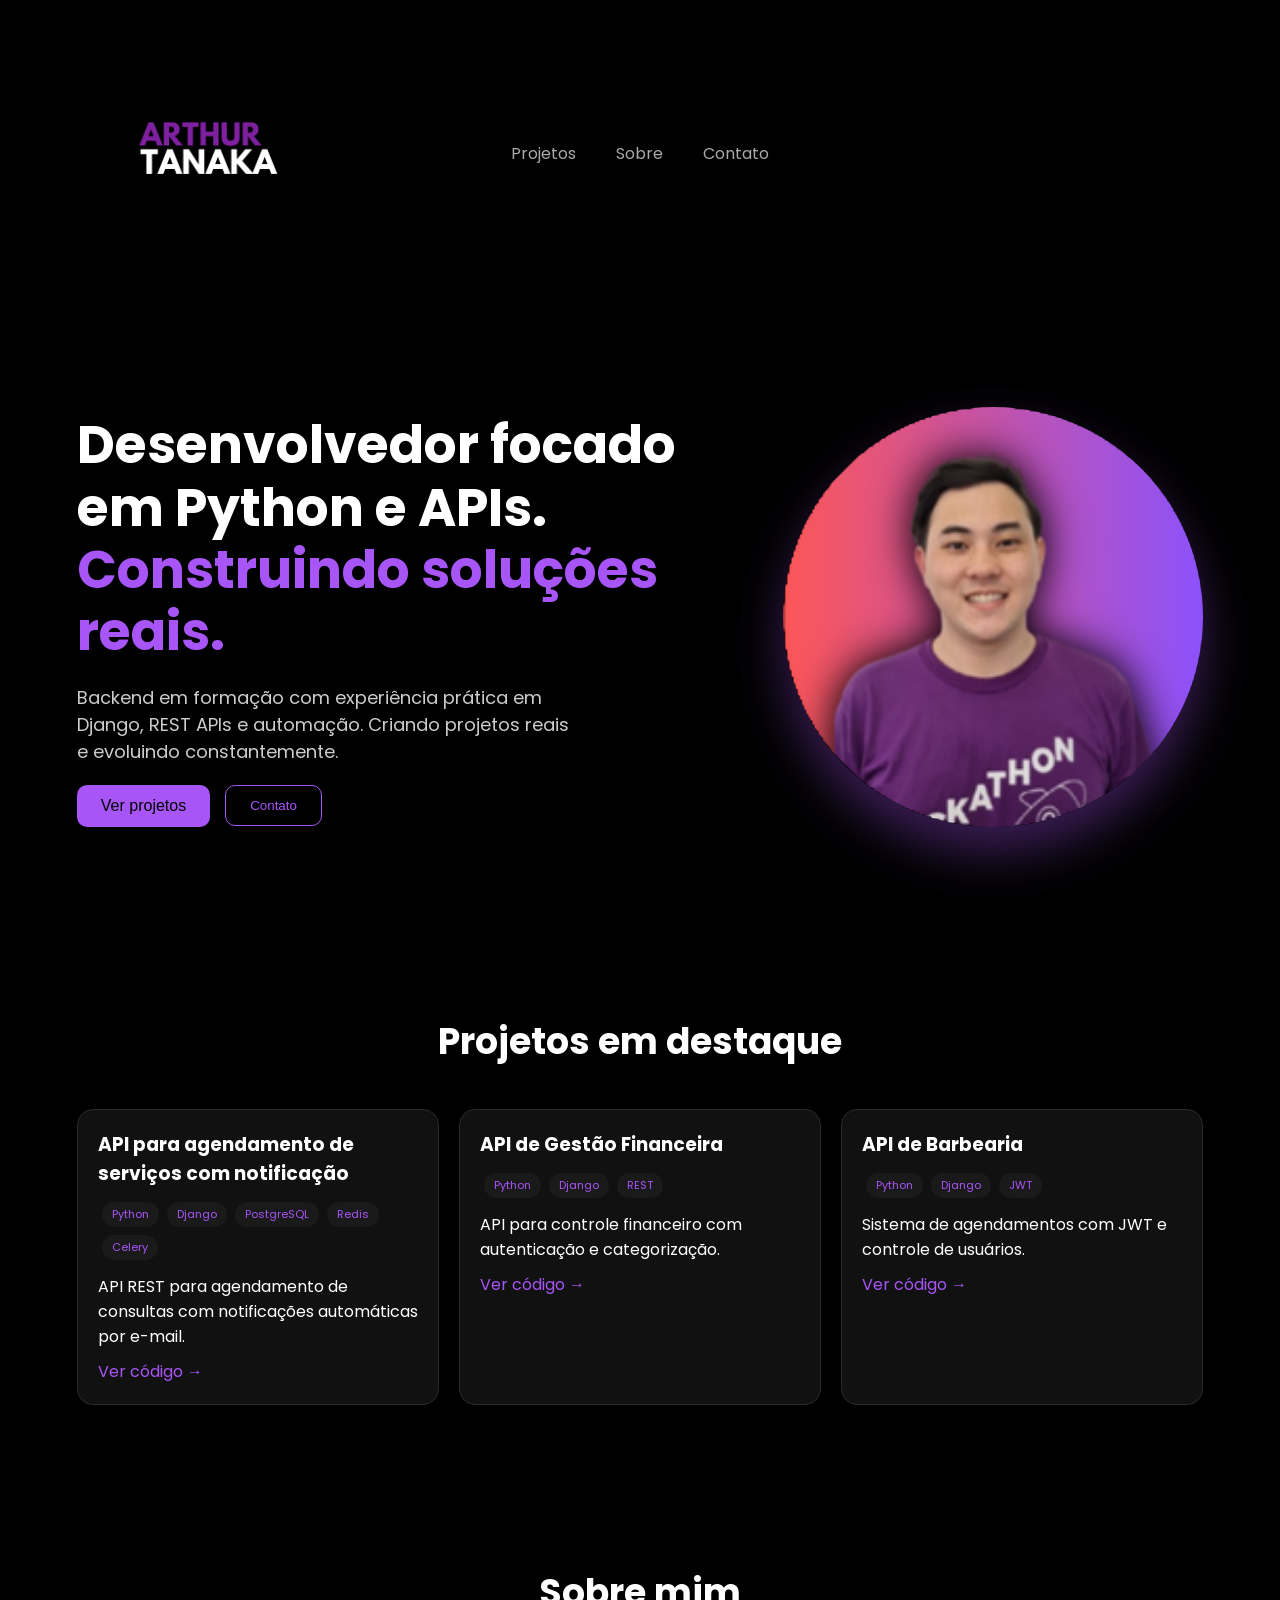
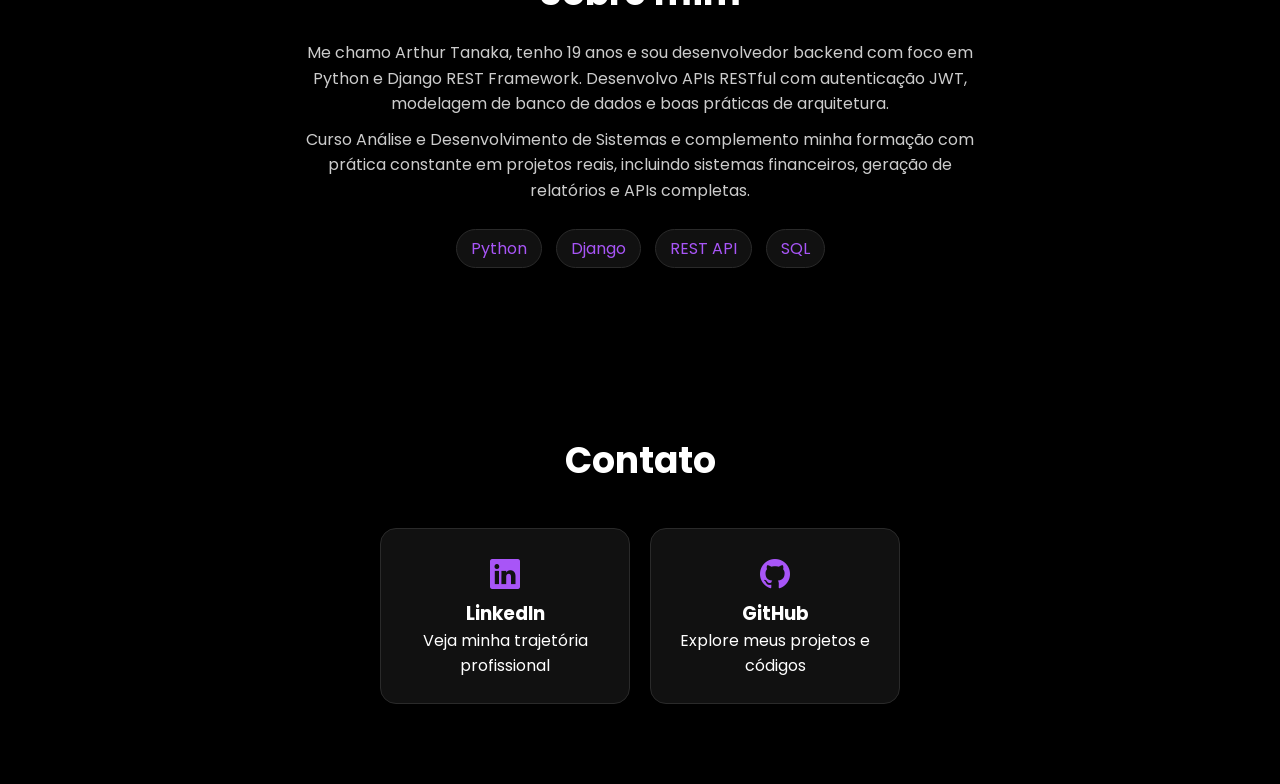
==== index.html @ 91c6a5c3 "Fix HTML formatting and restore original content" ====
<!DOCTYPE html>
<html lang="pt-br">
<head>
    <meta charset="UTF-8">
    <meta name="viewport" content="width=device-width, initial-scale=1.0">

    <!-- Fonte -->
    <link href="https://fonts.googleapis.com/css2?family=Poppins:wght@300;400;500;600&display=swap" rel="stylesheet">

    <!-- Ícones -->
    <link rel="stylesheet" href="https://cdn.jsdelivr.net/npm/bootstrap-icons@1.11.3/font/bootstrap-icons.min.css">

    <title>Arthur Tanaka</title>

    <link rel="stylesheet" href="style.css">
</head>

<body>

<header>
    <div class="header-container">

        <!-- LOGO -->
        <div class="logo">
            <img src="imagens/ARTHUR.png" alt="Logo Arthur">
        </div>

        <!-- MENU -->
        <nav class="menu-desktop">
            <ul>
                <li><a href="#projetos">Projetos</a></li>
                <li><a href="#sobre">Sobre</a></li>
                <li><a href="#redes">Contato</a></li>
            </ul>
        </nav>

    </div>
</header>

<main>

<!-- HERO -->
<section class="hero">
    <div class="hero-container">

        <div class="hero-text">
            <h1>
                Desenvolvedor focado em Python e APIs.<br>
                <span>Construindo soluções reais.</span>
            </h1>

            <p>
                Backend em formação com experiência prática em Django, REST APIs e automação.
                Criando projetos reais e evoluindo constantemente.
            </p>

            <div class="hero-buttons">
                <a href="#projetos">
                    <button class="primary">Ver projetos</button>
                </a>

                <a href="#redes">
                    <button class="secondary">Contato</button>
                </a>
            </div>
        </div>

        <div class="hero-image">
            <img src="imagens/Arthur-foto.png" alt="Arthur">
        </div>

    </div>
</section>

<!-- PROJETOS -->
<section id="projetos" class="projetos">
    <h2>Projetos em destaque</h2>
    <div class="container" id="projetos-container"></div>
</section>

<!-- SOBRE -->
<section id="sobre" class="sobre">
    <h2>Sobre mim</h2>

    <p>
        Me chamo Arthur Tanaka, tenho 19 anos e sou desenvolvedor backend com foco em Python e Django REST Framework.
        Desenvolvo APIs RESTful com autenticação JWT, modelagem de banco de dados e boas práticas de arquitetura.
    </p>

    <p>
        Curso Análise e Desenvolvimento de Sistemas e complemento minha formação com prática constante em projetos reais,
        incluindo sistemas financeiros, geração de relatórios e APIs completas.
    </p>

    <div class="skills">
        <span>Python</span>
        <span>Django</span>
        <span>REST API</span>
        <span>SQL</span>
    </div>
</section>

<!-- REDES -->
<section id="redes" class="redes">
    <h2>Contato</h2>

    <div class="redes-container">

        <a href="https://www.linkedin.com/in/arthur-tanaka-921830323/" class="rede-card" target="_blank">
            <i class="bi bi-linkedin"></i>
            <h3>LinkedIn</h3>
            <p>Veja minha trajetória profissional</p>
        </a>

        <a href="https://github.com/Arthur-tanaka" class="rede-card" target="_blank">
            <i class="bi bi-github"></i>
            <h3>GitHub</h3>
            <p>Explore meus projetos e códigos</p>
        </a>

    </div>
</section>

</main>

<script>
/* PROJETOS */
const projetos = [
    { 
        nome: "API para agendamento de serviços com notificação", 
        descricao: "API REST para agendamento de consultas com notificações automáticas por e-mail.",
        stack: ["Python", "Django", "PostgreSQL", "Redis", "Celery"],
        link: "https://github.com/Arthur-tanaka/scheduling-api",
        destaque: false
    },
    { 
        nome: "API de Gestão Financeira", 
        descricao: "API para controle financeiro com autenticação e categorização.",
        stack: ["Python", "Django", "REST"],
        link: "https://github.com/Arthur-tanaka/API_DE_GESTAO_FINANCEIRA"
    },
    { 
        nome: "API de Barbearia", 
        descricao: "Sistema de agendamentos com JWT e controle de usuários.",
        stack: ["Python", "Django", "JWT"],
        link: "https://github.com/Arthur-tanaka/Barbearia-API"
    }
];

const container = document.getElementById("projetos-container");

projetos.forEach(p => {
    const card = document.createElement("div");
    card.classList.add("card");

    if (p.destaque) card.classList.add("destaque");

    const tags = p.stack.map(t => `<span class="tag">${t}</span>`).join("");

    card.innerHTML = `
        <h3>${p.nome}</h3>
        <div class="tags">${tags}</div>
        <p>${p.descricao}</p>
        <a href="${p.link}" target="_blank">Ver código →</a>
    `;

    container.appendChild(card);
});
</script>

</body>
</html>
---- style.css ----
/* RESET */
* {
    margin: 0;
    padding: 0;
    box-sizing: border-box;
}

html {
    scroll-behavior: smooth;
}

body {
    background: #000;
    color: #fff;
    font-family: 'Poppins', sans-serif;
}

/* HEADER */
.header-container {
    display: grid;
    grid-template-columns: 1fr auto 1fr;
    align-items: center;
    padding: 25px 6%;
}

.logo {
    justify-self: start;
}

.menu-desktop {
    justify-self: center;
}

.menu-desktop ul {
    display: flex;
    gap: 40px;
    list-style: none;
}

.menu-desktop a {
    color: #aaa;
    text-decoration: none;
    transition: 0.3s;
}

.menu-desktop a:hover {
    color: #fff;
}

/* BOTÕES */
.primary {
    background: #a855f7;
    border: none;
    padding: 12px 24px;
    border-radius: 10px;
    color: #000;
    cursor: pointer;
    font-size: 16px;
    transition: 0.3s;
}

.secondary {
    background: transparent;
    border: 1px solid #a855f7;
    padding: 12px 24px;
    border-radius: 10px;
    color: #a855f7;
    cursor: pointer;
    transition: 0.3s;
}

.primary:hover {
    transform: scale(1.05);
}

.secondary:hover {
    background: #a855f7;
    color: #000;
}

/* HERO */
.hero {
    padding: 100px 6%;
}

.hero-container {
    display: flex;
    align-items: center;
    justify-content: space-between;
    gap: 50px;
}

.hero-text h1 {
    font-size: 52px;
    line-height: 1.2;
}

.hero-text span {
    color: #a855f7;
}

.hero-text p {
    margin: 20px 0;
    font-size: 18px;
    color: #ccc;
    max-width: 500px;
}

.hero-buttons {
    display: flex;
    gap: 15px;
}

/* ANIMAÇÃO FOTO */
@keyframes float {
    0% { transform: translateY(0); }
    50% { transform: translateY(-15px); }
    100% { transform: translateY(0); }
}

/* FOTO */
.hero-image img {
    width: 420px;
    aspect-ratio: 1/1;
    object-fit: cover;
    border-radius: 50%;
    animation: float 4s ease-in-out infinite;
    box-shadow: 0 25px 50px rgba(168, 85, 247, 0.35);
}

/* PROJETOS */
.projetos {
    padding: 80px 6%;
    text-align: center;
}

.projetos h2 {
    font-size: 36px;
    margin-bottom: 40px;
}

.container {
    display: grid;
    grid-template-columns: repeat(auto-fit, minmax(280px, 1fr));
    gap: 20px;
}

/* CARD */
.card {
    background: #111;
    border: 1px solid #2a2a2a;
    border-radius: 16px;
    padding: 20px;
    text-align: left;
    transition: 0.3s;
}

.card:hover {
    transform: translateY(-8px);
    border-color: #a855f7;
    box-shadow: 0 10px 30px rgba(168, 85, 247, 0.25);
}

.card.destaque {
    border: 1px solid #a855f7;
}

/* TAGS */
.tags {
    margin: 10px 0;
}

.tag {
    display: inline-block;
    background: #1a1a1a;
    color: #a855f7;
    padding: 4px 10px;
    border-radius: 999px;
    font-size: 11px;
    margin: 4px;
}

/* LINK */
.card a {
    display: inline-block;
    margin-top: 10px;
    color: #a855f7;
    text-decoration: none;
}

/* SOBRE */
.sobre {
    padding: 80px 6%;
    text-align: center;
}

.sobre h2 {
    font-size: 36px;
    margin-bottom: 20px;
}

.sobre p {
    max-width: 700px;
    margin: 10px auto;
    color: #ccc;
    line-height: 1.6;
}

/* SKILLS */
.skills {
    margin-top: 20px;
}

.skills span {
    display: inline-block;
    background: #111;
    border: 1px solid #2a2a2a;
    padding: 6px 14px;
    margin: 5px;
    border-radius: 999px;
    color: #a855f7;
}

/* REDES */
.redes {
    padding: 80px 6%;
    text-align: center;
}

.redes h2 {
    font-size: 36px;
    margin-bottom: 40px;
}

.redes-container {
    display: flex;
    justify-content: center;
    gap: 20px;
    flex-wrap: wrap;
}

.rede-card {
    background: #111;
    border: 1px solid #2a2a2a;
    padding: 25px;
    border-radius: 16px;
    width: 250px;
    text-decoration: none;
    color: #fff;
    transition: 0.3s;
}

.rede-card:hover {
    transform: translateY(-8px);
    border-color: #a855f7;
    box-shadow: 0 10px 25px rgba(168, 85, 247, 0.25);
}

.rede-card i {
    font-size: 30px;
    margin-bottom: 10px;
    color: #a855f7;
}

/* RESPONSIVO */
@media (max-width: 768px) {

    .menu-desktop {
        display: none;
    }

    .hero-container {
        flex-direction: column;
        text-align: center;
    }

    .hero-image img {
        width: 260px;
    }

    .hero-text h1 {
        font-size: 32px;
    }

    .hero-buttons {
        justify-content: center;
    }

    .logo img {
        width: 150px;
    }
}
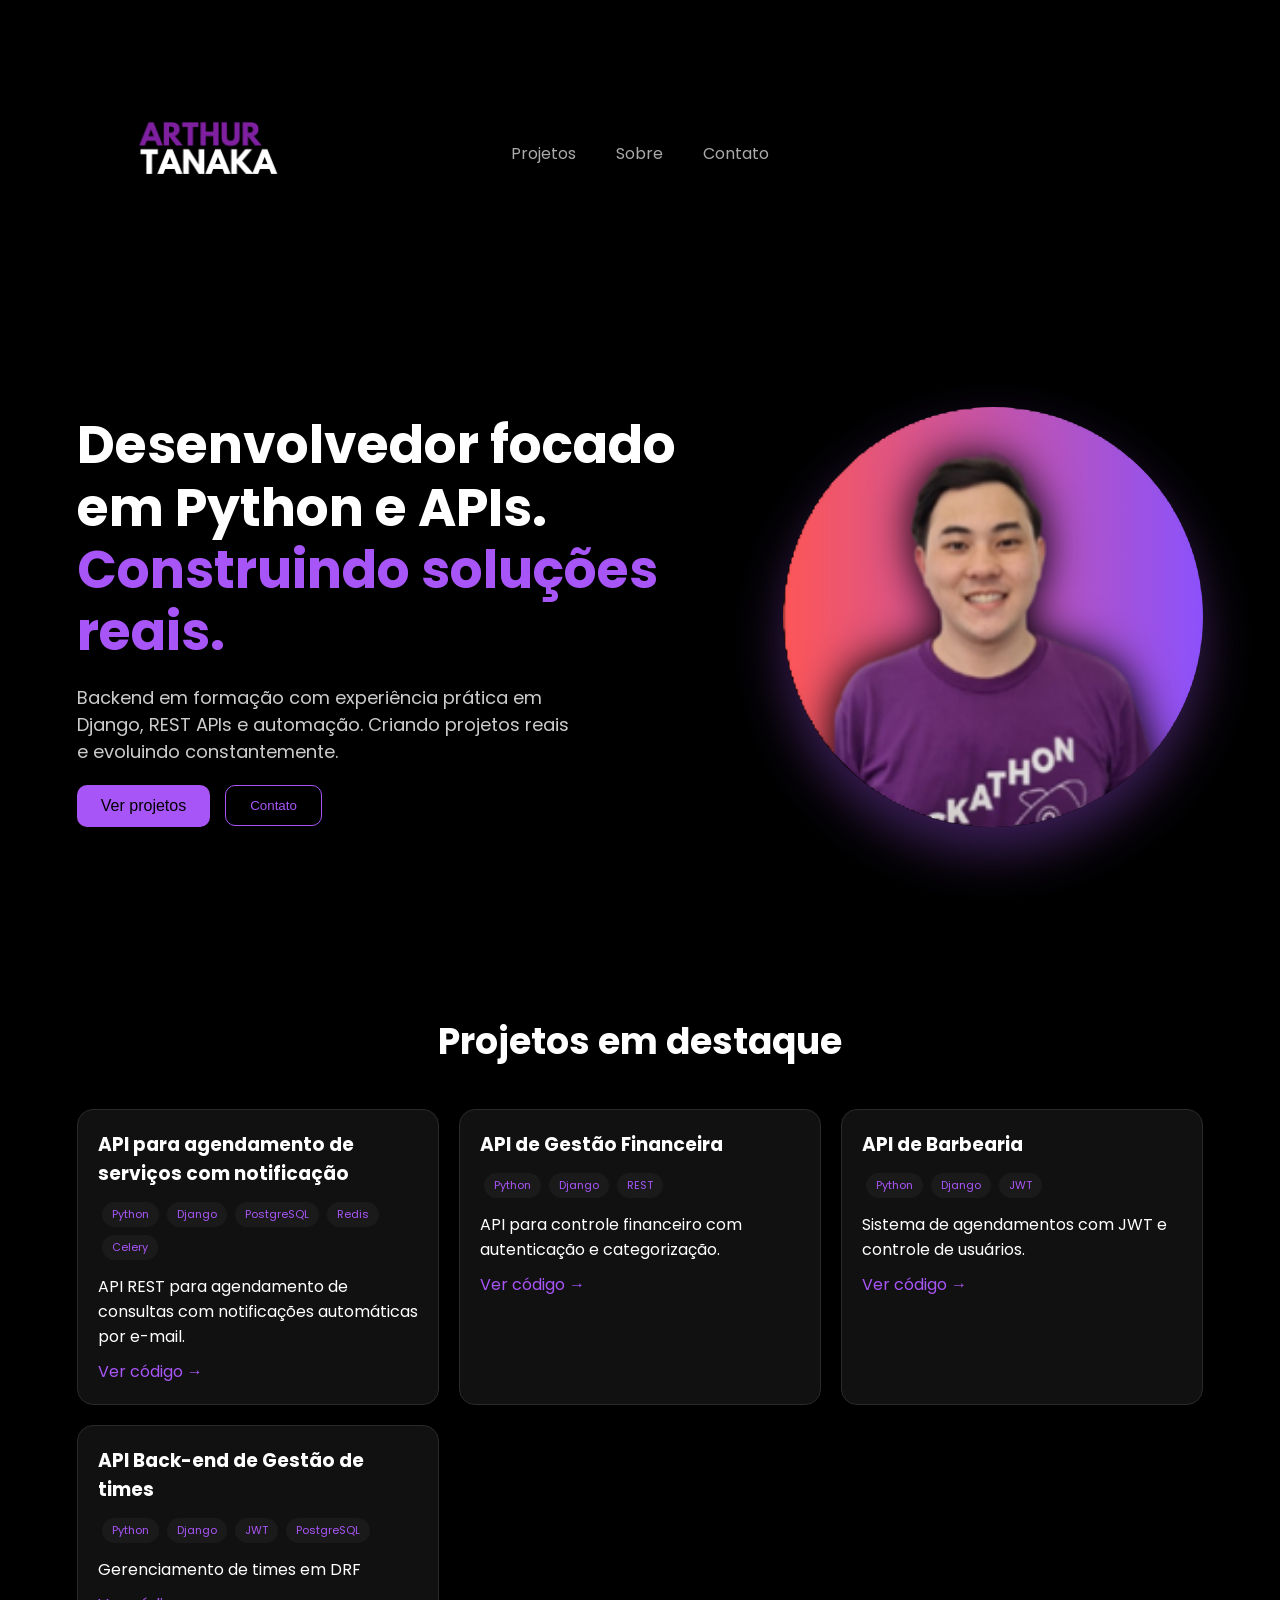
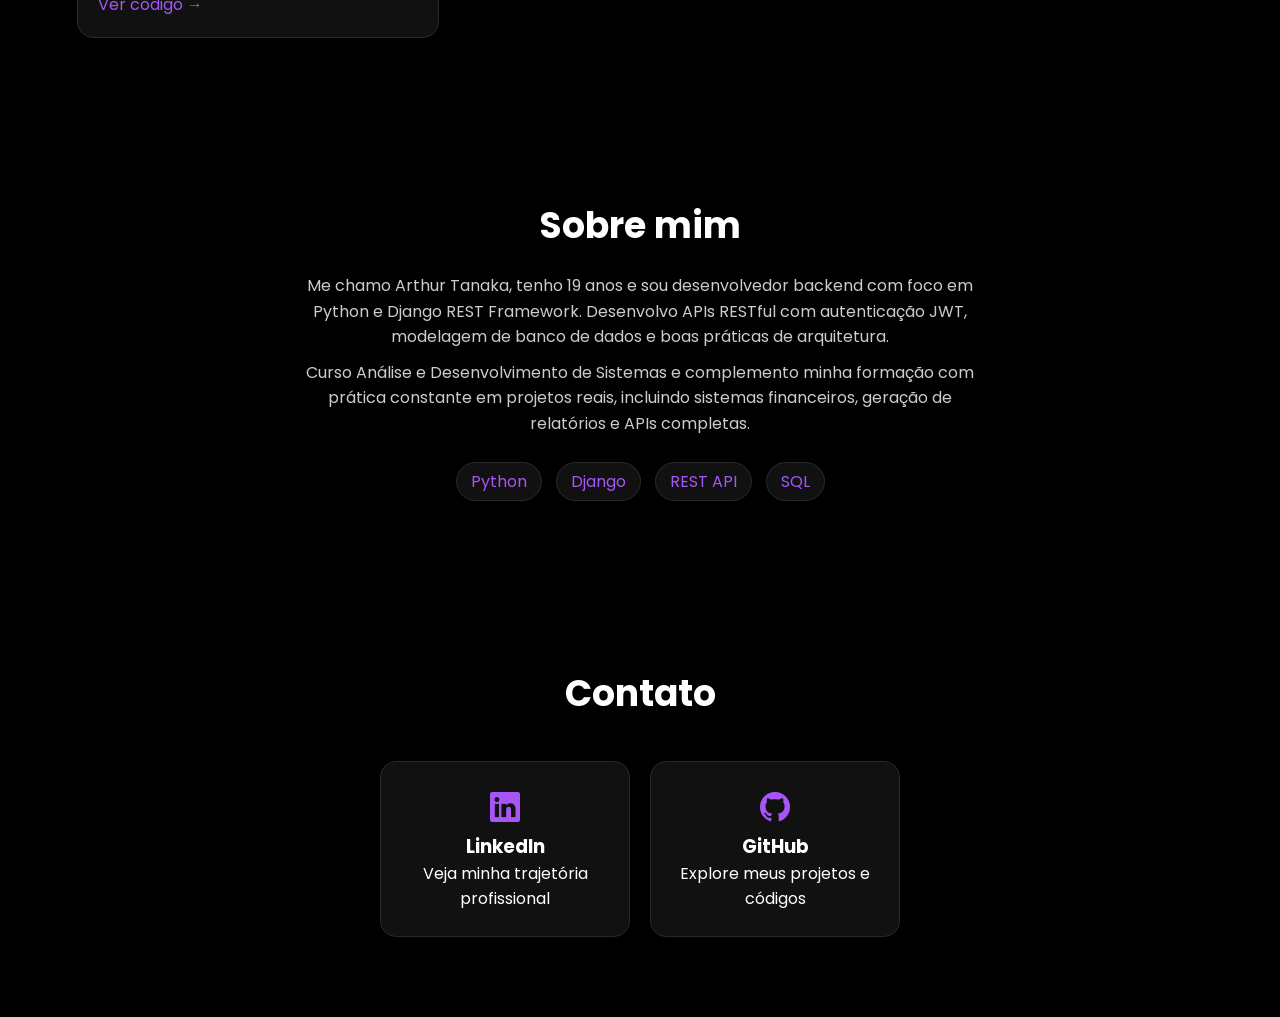
==== commit 9643644d: "Add new project to project list in index.html Added a new project to the list of projects in the HTM" ====
--- a/index.html
+++ b/index.html
@@ -144,7 +144,13 @@
         descricao: "Sistema de agendamentos com JWT e controle de usuários.",
         stack: ["Python", "Django", "JWT"],
         link: "https://github.com/Arthur-tanaka/Barbearia-API"
-    }
+    },
+    { 
+        nome: "API Back-end de Gestão de times", 
+        descricao: "Gerenciamento de times em DRF",
+        stack: ["Python", "Django", "JWT", "PostgreSQL"],
+        link: "https://github.com/Arthur-tanaka/API-BACK-END-GESTAO_TIMES"
+    },
 ];
 
 const container = document.getElementById("projetos-container");
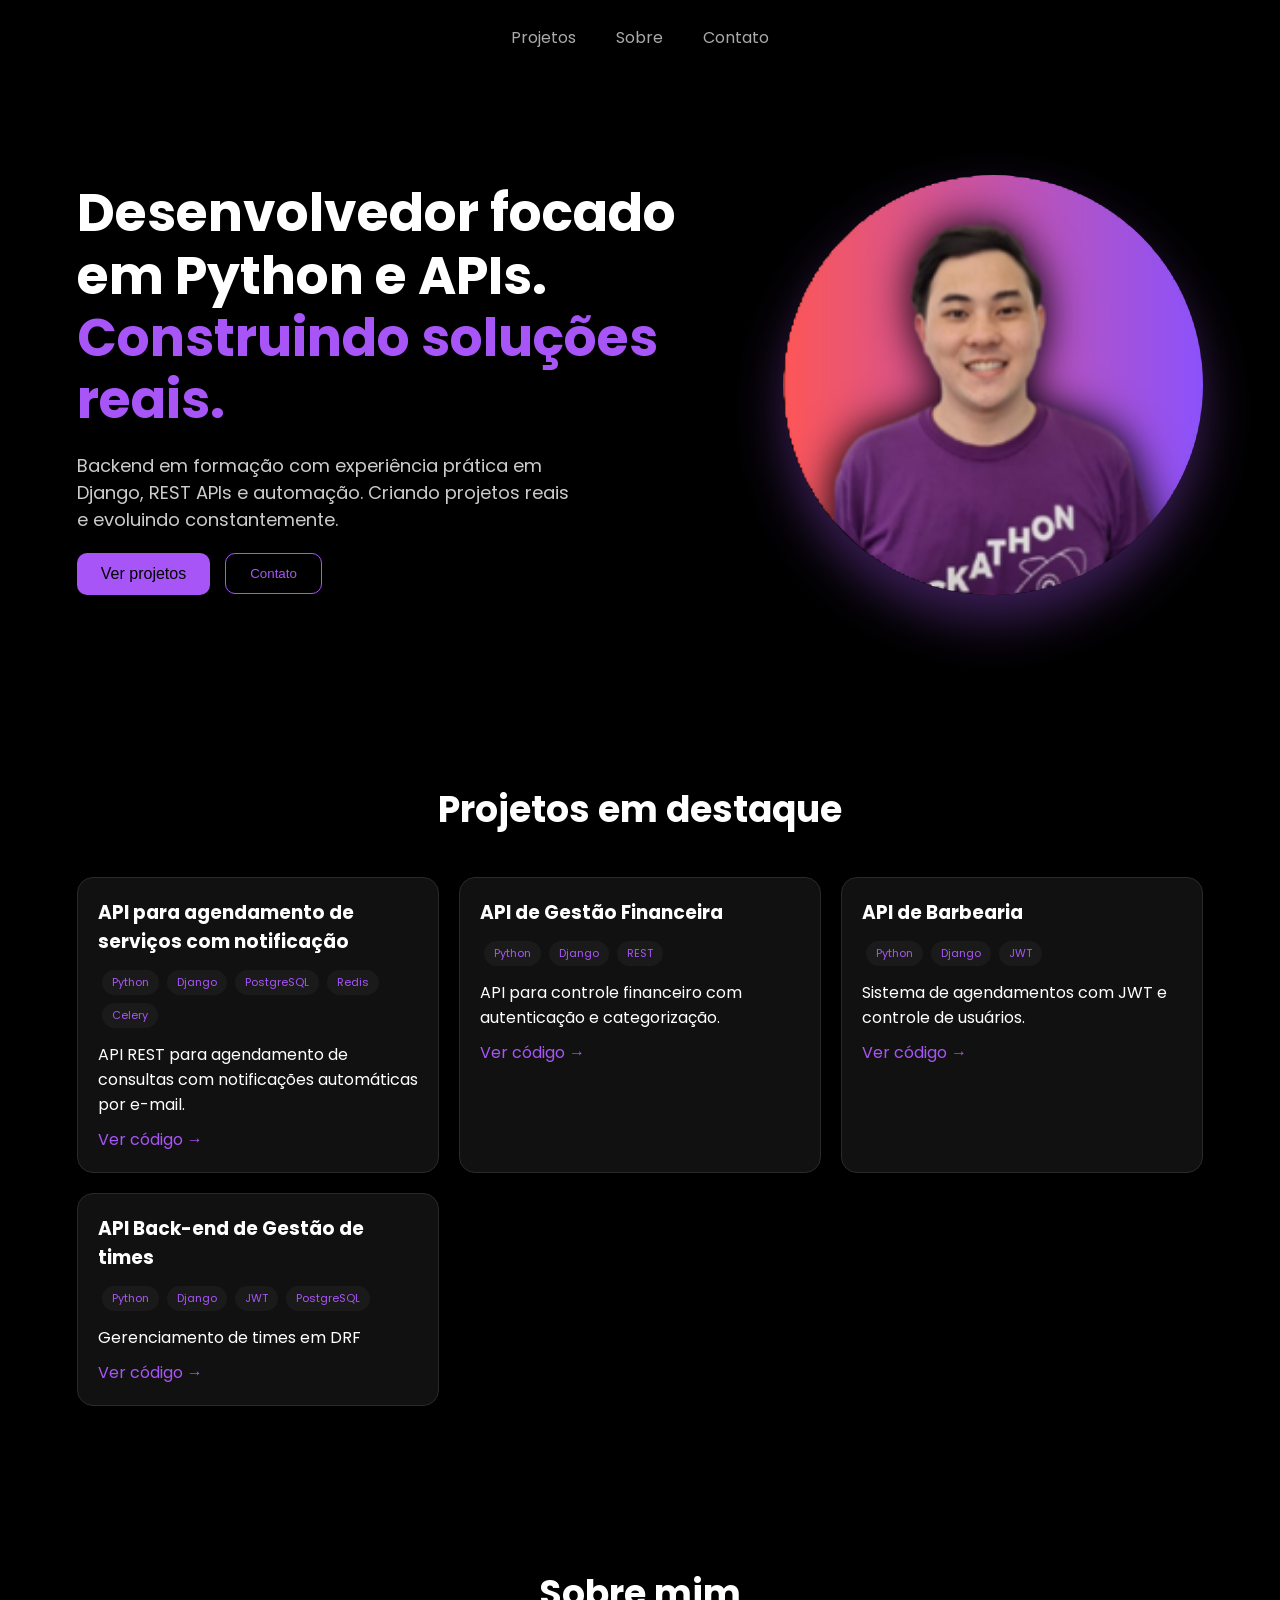
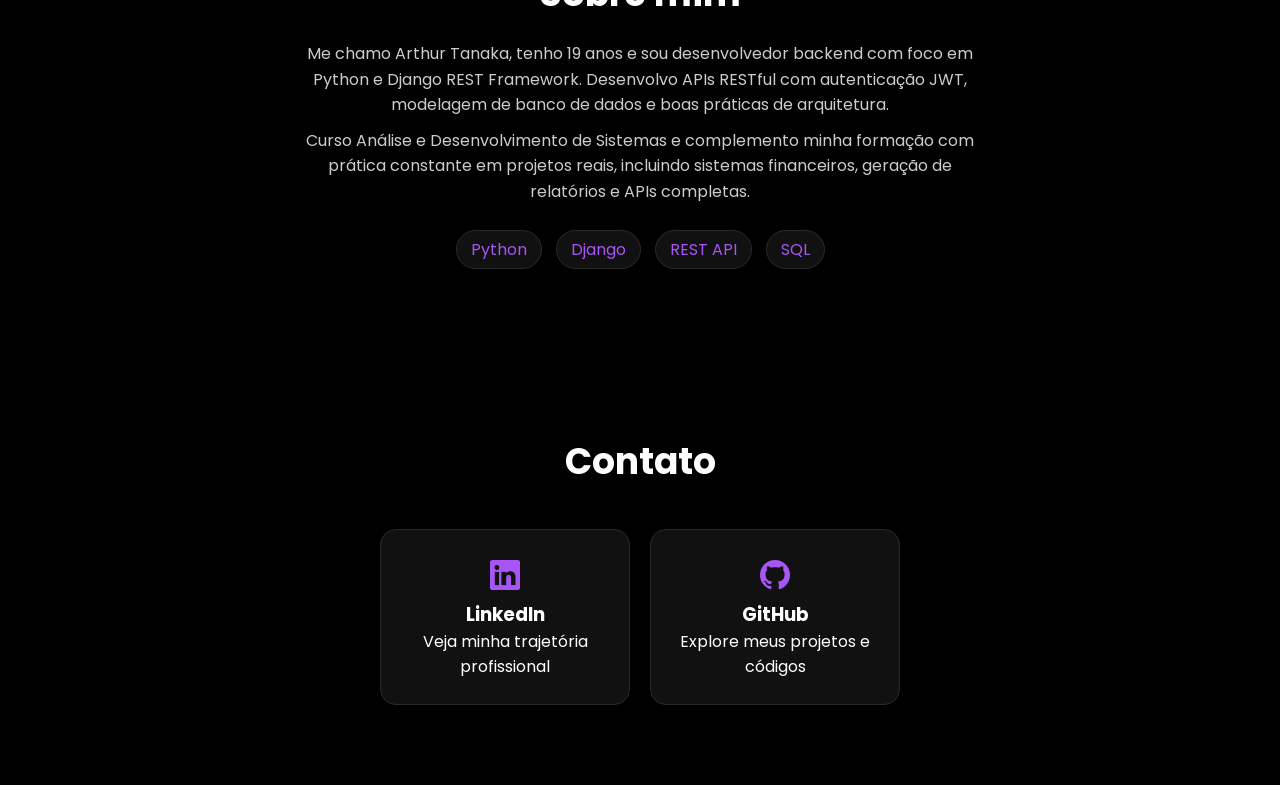
==== commit a14ed61c: "feat: arrumando logo e favicon" ====
--- a/index.html
+++ b/index.html
@@ -9,6 +9,9 @@
 
     <!-- Ícones -->
     <link rel="stylesheet" href="https://cdn.jsdelivr.net/npm/bootstrap-icons@1.11.3/font/bootstrap-icons.min.css">
+    <!-- Logo aba -->
+     <link rel="icon" type="image/png" href="./imagens/ARTHUR.png">
+
 
     <title>Arthur Tanaka</title>
 
@@ -19,11 +22,6 @@
 
 <header>
     <div class="header-container">
-
-        <!-- LOGO -->
-        <div class="logo">
-            <img src="imagens/ARTHUR.png" alt="Logo Arthur">
-        </div>
 
         <!-- MENU -->
         <nav class="menu-desktop">
--- a/style.css
+++ b/style.css
@@ -17,7 +17,8 @@
 
 /* HEADER */
 .header-container {
-    display: grid;
+    display: flex;
+    justify-content: center;
     grid-template-columns: 1fr auto 1fr;
     align-items: center;
     padding: 25px 6%;
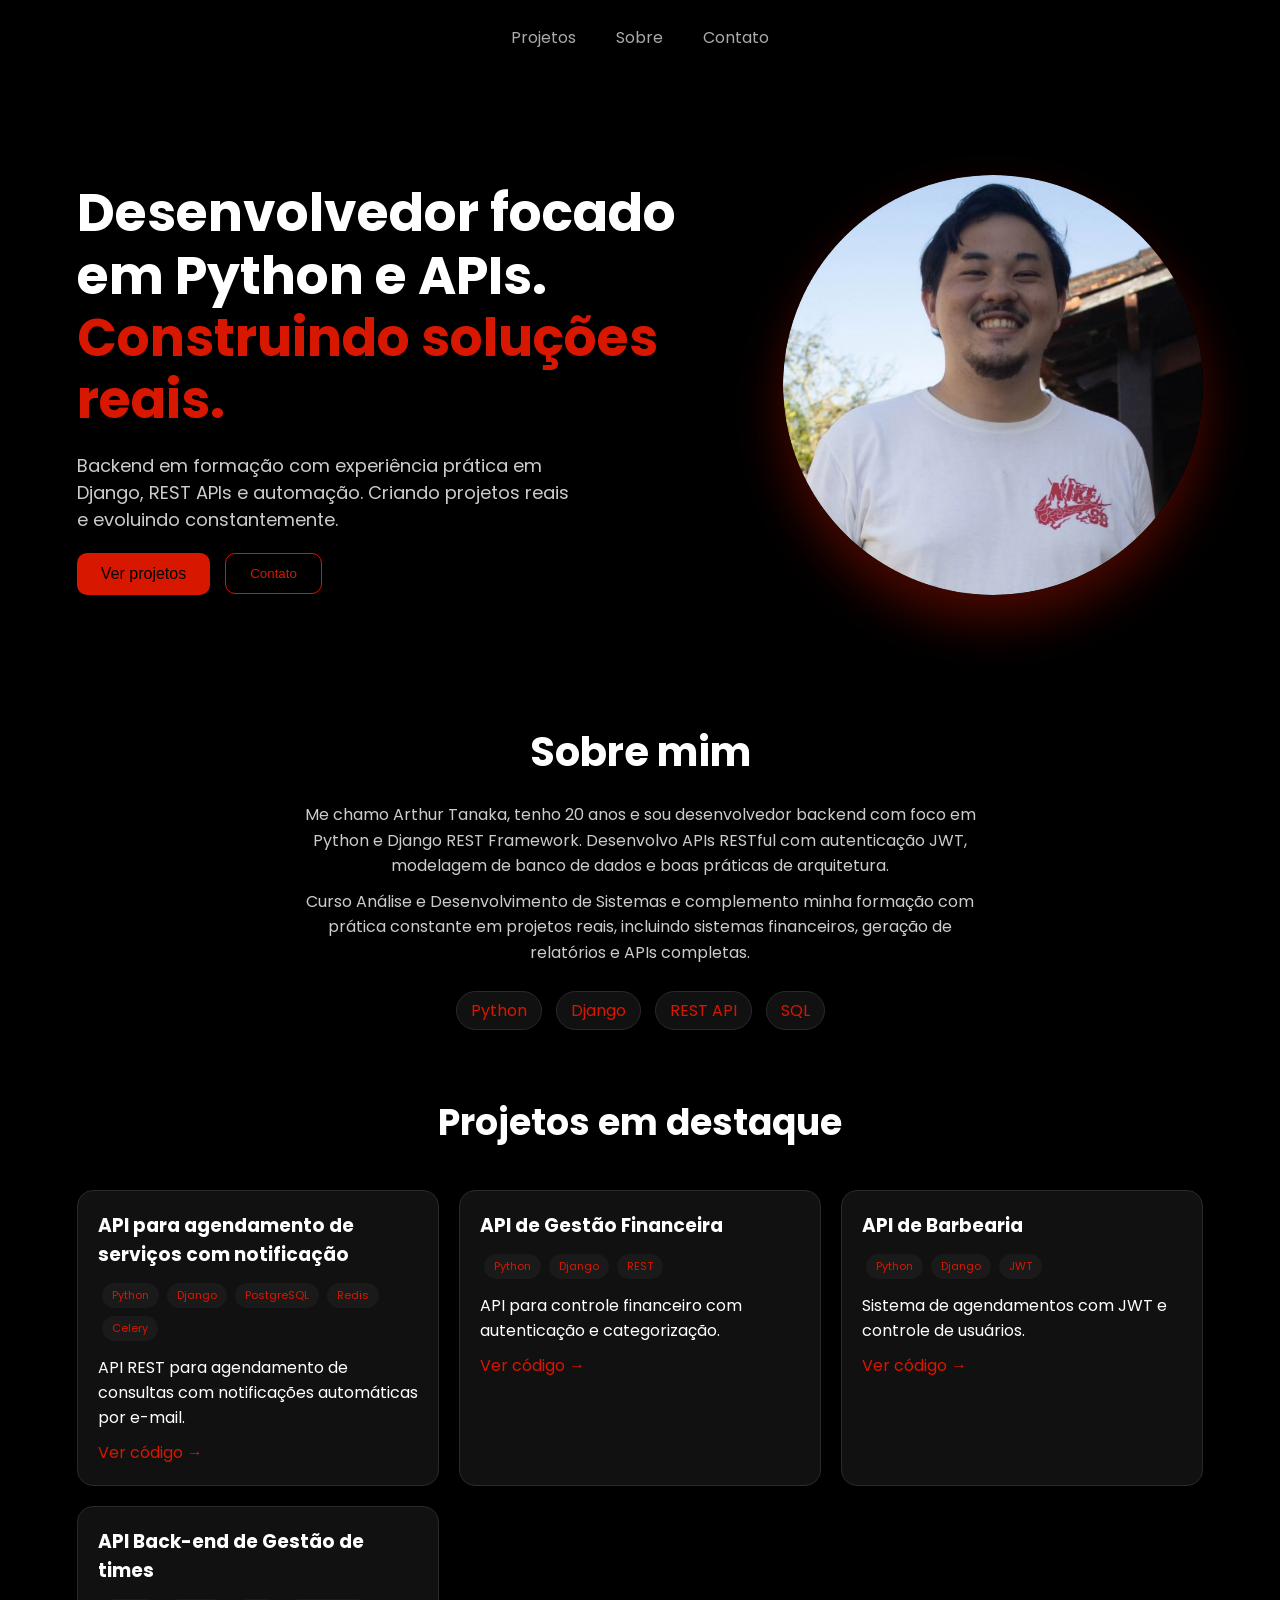
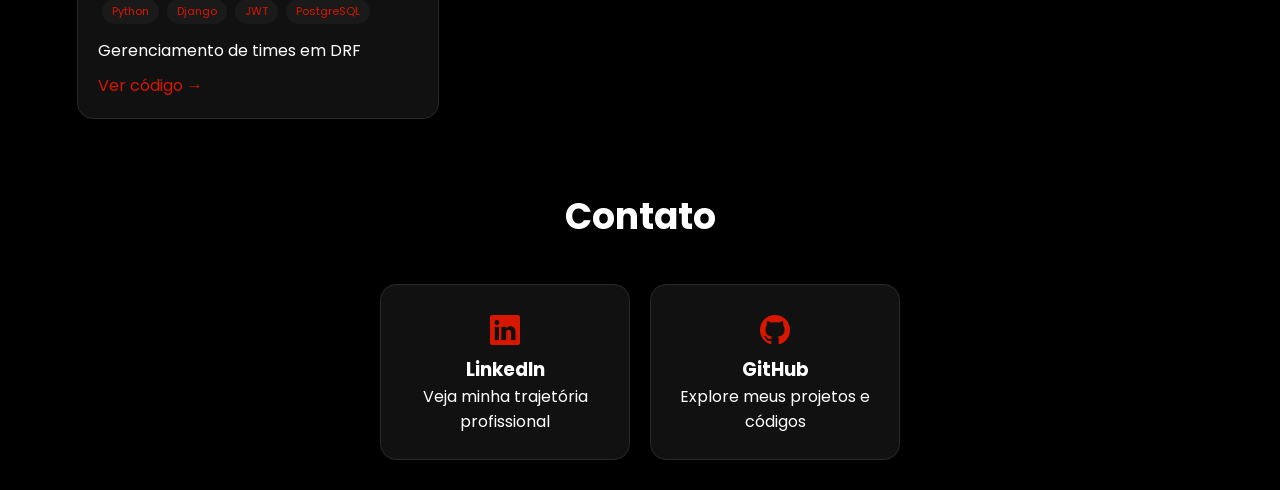
==== commit 0ded8fa7: "feat: mudança de cores, fotos e favicon" ====
--- a/index.html
+++ b/index.html
@@ -6,13 +6,10 @@
 
     <!-- Fonte -->
     <link href="https://fonts.googleapis.com/css2?family=Poppins:wght@300;400;500;600&display=swap" rel="stylesheet">
-
     <!-- Ícones -->
     <link rel="stylesheet" href="https://cdn.jsdelivr.net/npm/bootstrap-icons@1.11.3/font/bootstrap-icons.min.css">
     <!-- Logo aba -->
      <link rel="icon" type="image/png" href="./imagens/ARTHUR.png">
-
-
     <title>Arthur Tanaka</title>
 
     <link rel="stylesheet" href="style.css">
@@ -70,18 +67,12 @@
     </div>
 </section>
 
-<!-- PROJETOS -->
-<section id="projetos" class="projetos">
-    <h2>Projetos em destaque</h2>
-    <div class="container" id="projetos-container"></div>
-</section>
-
 <!-- SOBRE -->
 <section id="sobre" class="sobre">
     <h2>Sobre mim</h2>
 
     <p>
-        Me chamo Arthur Tanaka, tenho 19 anos e sou desenvolvedor backend com foco em Python e Django REST Framework.
+        Me chamo Arthur Tanaka, tenho 20 anos e sou desenvolvedor backend com foco em Python e Django REST Framework.
         Desenvolvo APIs RESTful com autenticação JWT, modelagem de banco de dados e boas práticas de arquitetura.
     </p>
 
@@ -96,6 +87,12 @@
         <span>REST API</span>
         <span>SQL</span>
     </div>
+</section>
+
+<!-- PROJETOS -->
+<section id="projetos" class="projetos">
+    <h2>Projetos em destaque</h2>
+    <div class="container" id="projetos-container"></div>
 </section>
 
 <!-- REDES -->
--- a/style.css
+++ b/style.css
@@ -50,7 +50,7 @@
 
 /* BOTÕES */
 .primary {
-    background: #a855f7;
+    background: #d81700;
     border: none;
     padding: 12px 24px;
     border-radius: 10px;
@@ -62,10 +62,10 @@
 
 .secondary {
     background: transparent;
-    border: 1px solid #a855f7;
+    border: 1px solid #d81700;
     padding: 12px 24px;
     border-radius: 10px;
-    color: #a855f7;
+    color: #d81700;
     cursor: pointer;
     transition: 0.3s;
 }
@@ -75,7 +75,7 @@
 }
 
 .secondary:hover {
-    background: #a855f7;
+    background: #d81700;
     color: #000;
 }
 
@@ -97,7 +97,7 @@
 }
 
 .hero-text span {
-    color: #a855f7;
+    color: #d81700;
 }
 
 .hero-text p {
@@ -126,12 +126,12 @@
     object-fit: cover;
     border-radius: 50%;
     animation: float 4s ease-in-out infinite;
-    box-shadow: 0 25px 50px rgba(168, 85, 247, 0.35);
+    box-shadow: 0 25px 50px rgba(216, 23, 0, 0.35);
 }
 
 /* PROJETOS */
 .projetos {
-    padding: 80px 6%;
+    padding: 40px 6%;
     text-align: center;
 }
 
@@ -158,12 +158,12 @@
 
 .card:hover {
     transform: translateY(-8px);
-    border-color: #a855f7;
-    box-shadow: 0 10px 30px rgba(168, 85, 247, 0.25);
+    border-color: #d81700;
+    box-shadow: 0 10px 30px rgba(216, 23, 0, 0.25);
 }
 
 .card.destaque {
-    border: 1px solid #a855f7;
+    border: 1px solid #d81700;
 }
 
 /* TAGS */
@@ -174,7 +174,7 @@
 .tag {
     display: inline-block;
     background: #1a1a1a;
-    color: #a855f7;
+    color: #d81700;
     padding: 4px 10px;
     border-radius: 999px;
     font-size: 11px;
@@ -185,18 +185,18 @@
 .card a {
     display: inline-block;
     margin-top: 10px;
-    color: #a855f7;
+    color: #d81700;
     text-decoration: none;
 }
 
 /* SOBRE */
 .sobre {
-    padding: 80px 6%;
+    padding: 20px 6%;
     text-align: center;
 }
 
 .sobre h2 {
-    font-size: 36px;
+    font-size: 40px;
     margin-bottom: 20px;
 }
 
@@ -219,12 +219,12 @@
     padding: 6px 14px;
     margin: 5px;
     border-radius: 999px;
-    color: #a855f7;
+    color: #d81700;
 }
 
 /* REDES */
 .redes {
-    padding: 80px 6%;
+    padding: 30px 6%;
     text-align: center;
 }
 
@@ -253,14 +253,14 @@
 
 .rede-card:hover {
     transform: translateY(-8px);
-    border-color: #a855f7;
-    box-shadow: 0 10px 25px rgba(168, 85, 247, 0.25);
+    border-color: #d81700;
+    box-shadow: 0 10px 25px rgba(216, 23, 0, 0.25);
 }
 
 .rede-card i {
     font-size: 30px;
     margin-bottom: 10px;
-    color: #a855f7;
+    color: #d81700;
 }
 
 /* RESPONSIVO */
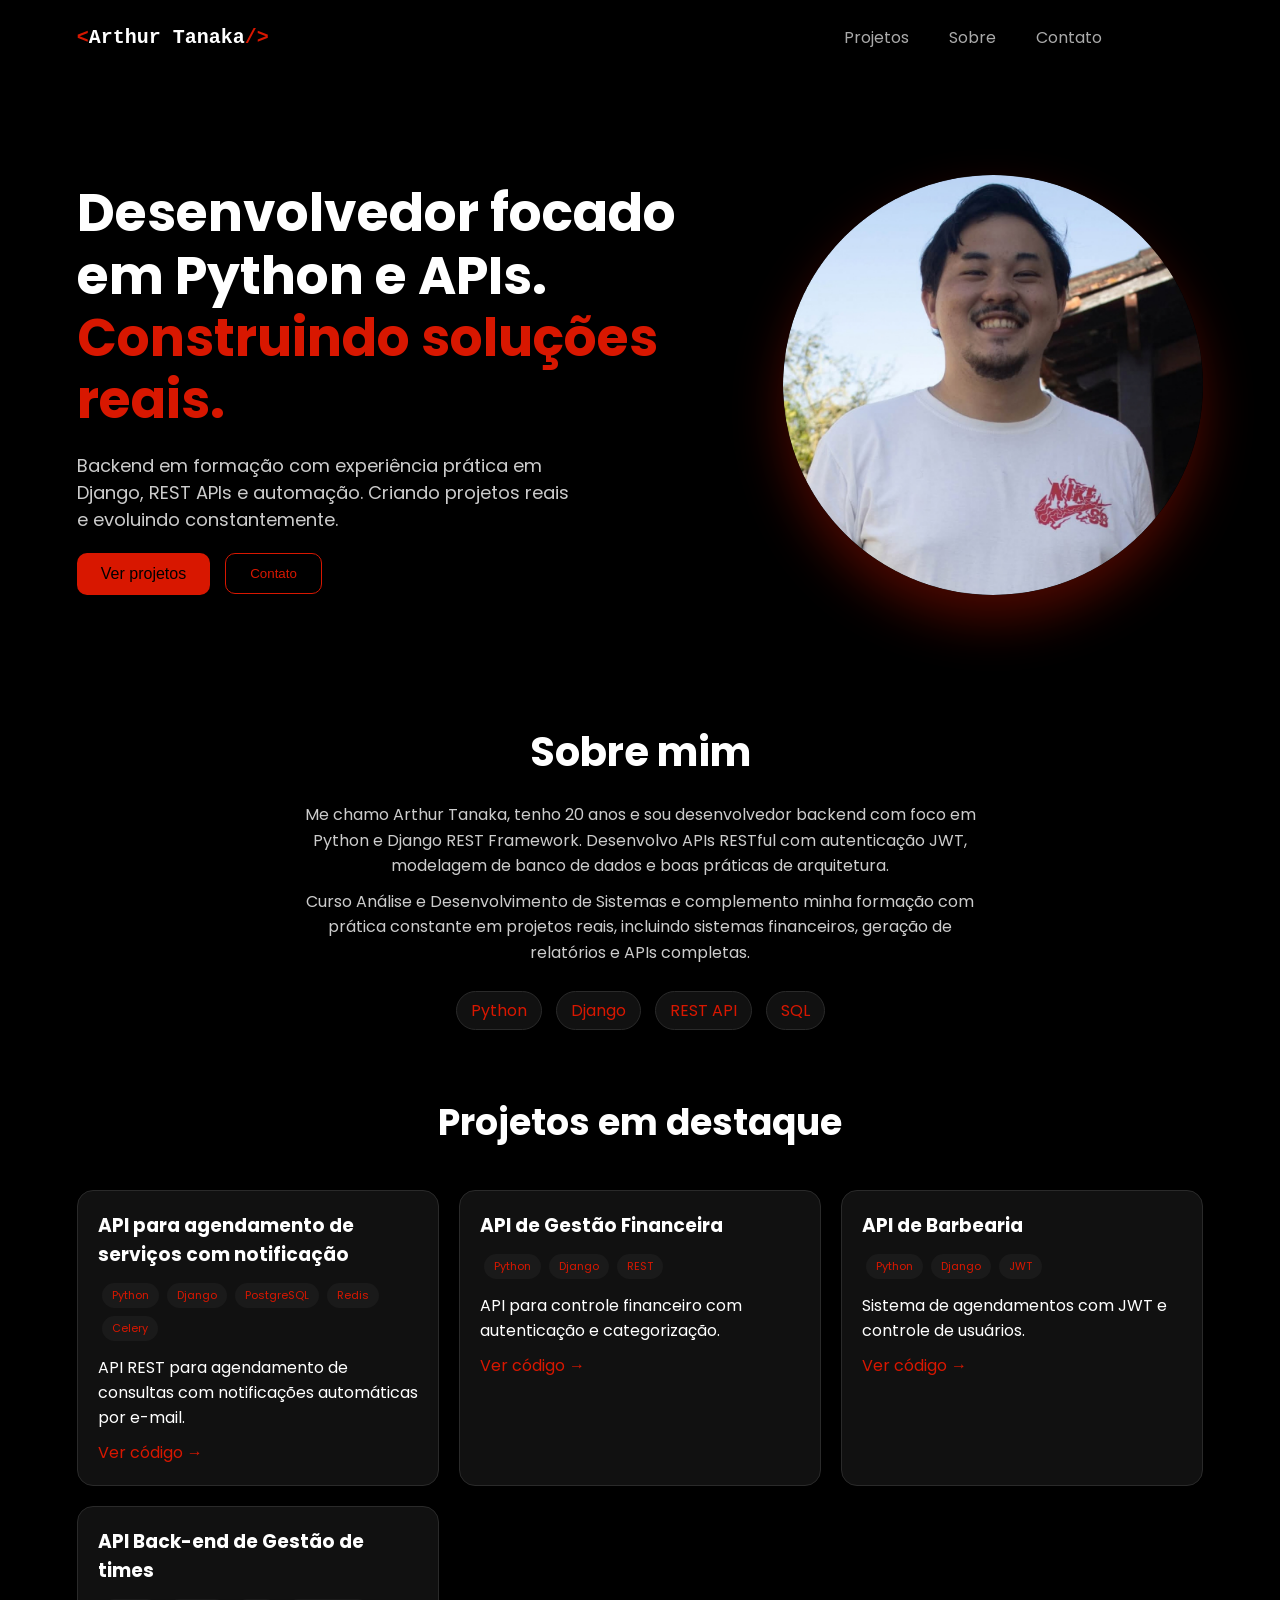
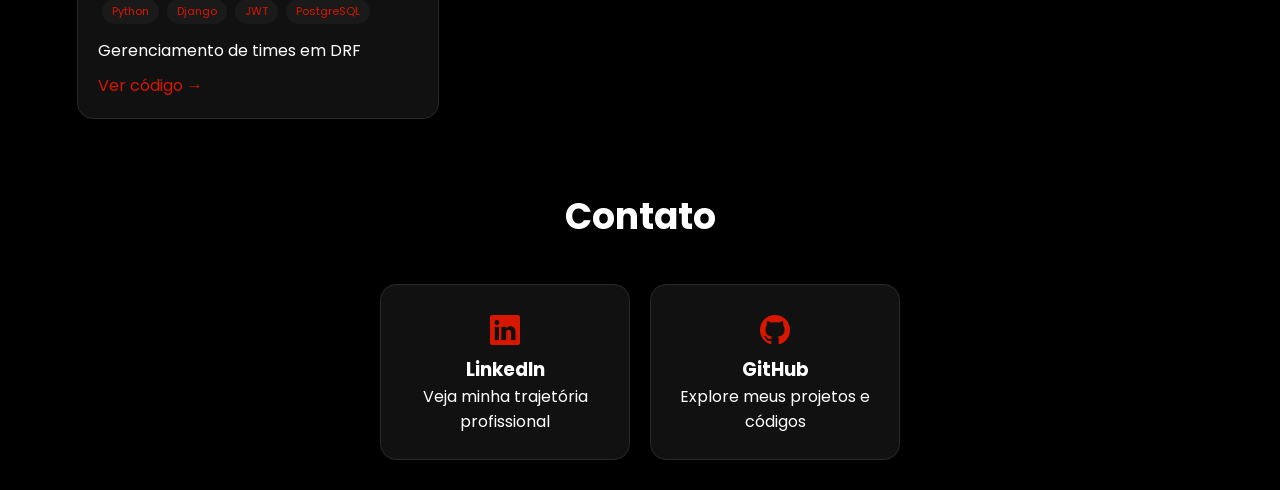
==== commit 3b3dc860: "feat: adicionando tag html com o nome arthur no nav" ====
--- a/index.html
+++ b/index.html
@@ -20,6 +20,10 @@
 <header>
     <div class="header-container">
 
+        <a class="brand" href="#inicio" aria-label="Arthur Tanaka, início">
+            <span class="brand-bracket" aria-hidden="true">&lt;</span><span class="brand-name">Arthur Tanaka</span><span class="brand-bracket" aria-hidden="true">/&gt;</span>
+        </a>
+
         <!-- MENU -->
         <nav class="menu-desktop">
             <ul>
@@ -35,7 +39,7 @@
 <main>
 
 <!-- HERO -->
-<section class="hero">
+<section class="hero" id="inicio">
     <div class="hero-container">
 
         <div class="hero-text">
--- a/style.css
+++ b/style.css
@@ -16,27 +16,50 @@
 }
 
 /* HEADER */
-.header-container {
-    display: flex;
-    justify-content: center;
-    grid-template-columns: 1fr auto 1fr;
-    align-items: center;
-    padding: 25px 6%;
-}
-
-.logo {
-    justify-self: start;
-}
-
-.menu-desktop {
-    justify-self: center;
-}
-
-.menu-desktop ul {
-    display: flex;
-    gap: 40px;
-    list-style: none;
-}
+.header-container {
+    display: flex;
+    justify-content: space-between;
+    align-items: center;
+    padding: 25px 6%;
+}
+
+.brand {
+    display: inline-flex;
+    align-items: center;
+    color: #fff;
+    font-family: monospace;
+    font-size: 20px;
+    font-weight: 600;
+    text-decoration: none;
+    white-space: nowrap;
+}
+
+.brand-bracket {
+    color: #d81700;
+}
+
+.brand-name {
+    display: inline-block;
+    overflow: hidden;
+    width: 0;
+    animation: type-name 1.6s steps(13, end) 0.3s forwards;
+}
+
+@keyframes type-name {
+    to { width: 13ch; }
+}
+
+.menu-desktop ul {
+    display: flex;
+    gap: 40px;
+    list-style: none;
+}
+
+@media (min-width: 769px) {
+    .menu-desktop {
+        margin-right: 9%;
+    }
+}
 
 .menu-desktop a {
     color: #aaa;
@@ -264,11 +287,15 @@
 }
 
 /* RESPONSIVO */
-@media (max-width: 768px) {
-
-    .menu-desktop {
-        display: none;
-    }
+@media (max-width: 768px) {
+
+    .menu-desktop {
+        display: none;
+    }
+
+    .header-container {
+        justify-content: center;
+    }
 
     .hero-container {
         flex-direction: column;
@@ -287,7 +314,11 @@
         justify-content: center;
     }
 
-    .logo img {
-        width: 150px;
-    }
-}+}
+
+@media (prefers-reduced-motion: reduce) {
+    .brand-name {
+        width: 13ch;
+        animation: none;
+    }
+}
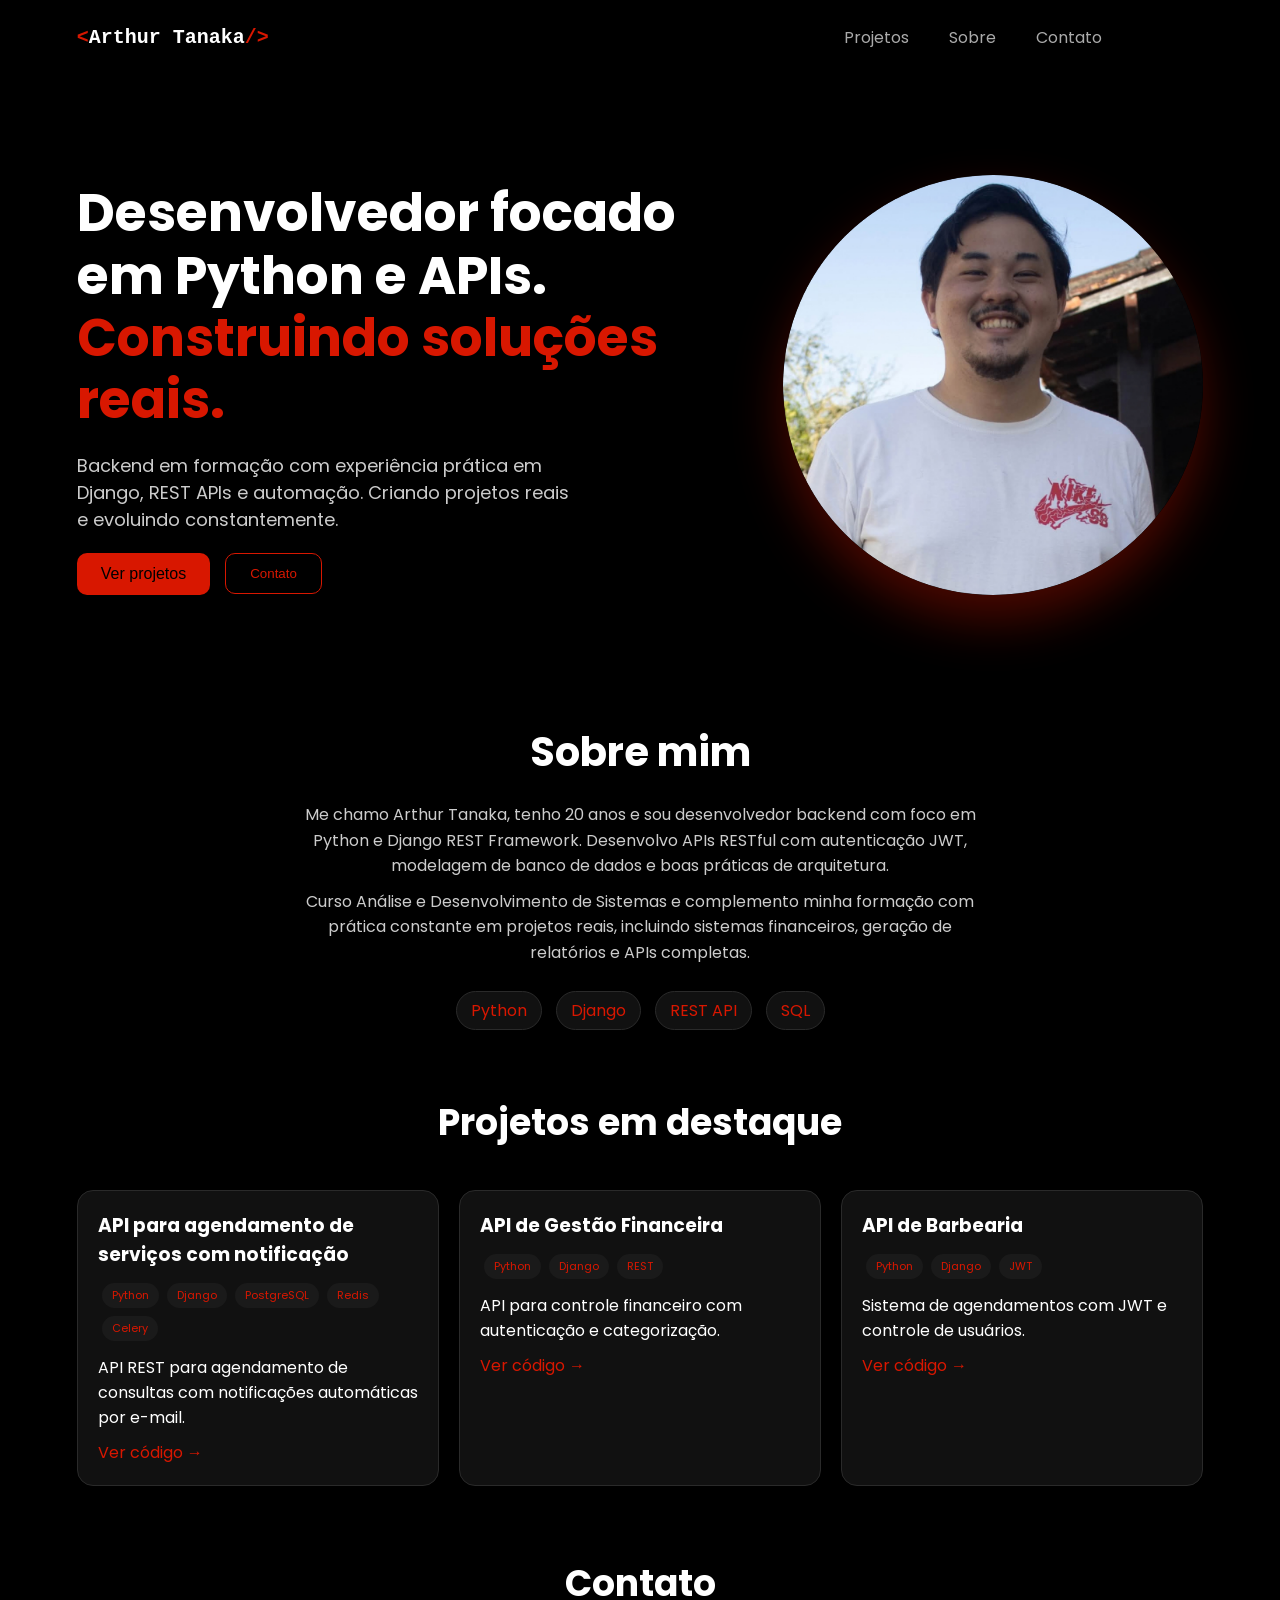
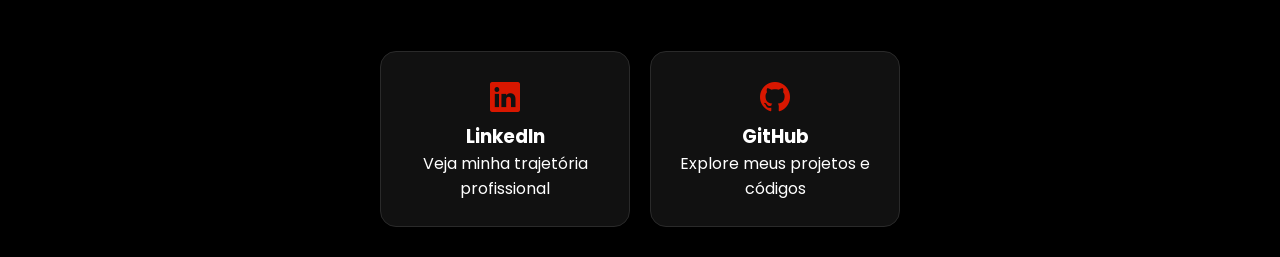
==== commit 5328c119: "feat: Organiza projetos" ====
--- a/index.html
+++ b/index.html
@@ -144,12 +144,6 @@
         stack: ["Python", "Django", "JWT"],
         link: "https://github.com/Arthur-tanaka/Barbearia-API"
     },
-    { 
-        nome: "API Back-end de Gestão de times", 
-        descricao: "Gerenciamento de times em DRF",
-        stack: ["Python", "Django", "JWT", "PostgreSQL"],
-        link: "https://github.com/Arthur-tanaka/API-BACK-END-GESTAO_TIMES"
-    },
 ];
 
 const container = document.getElementById("projetos-container");
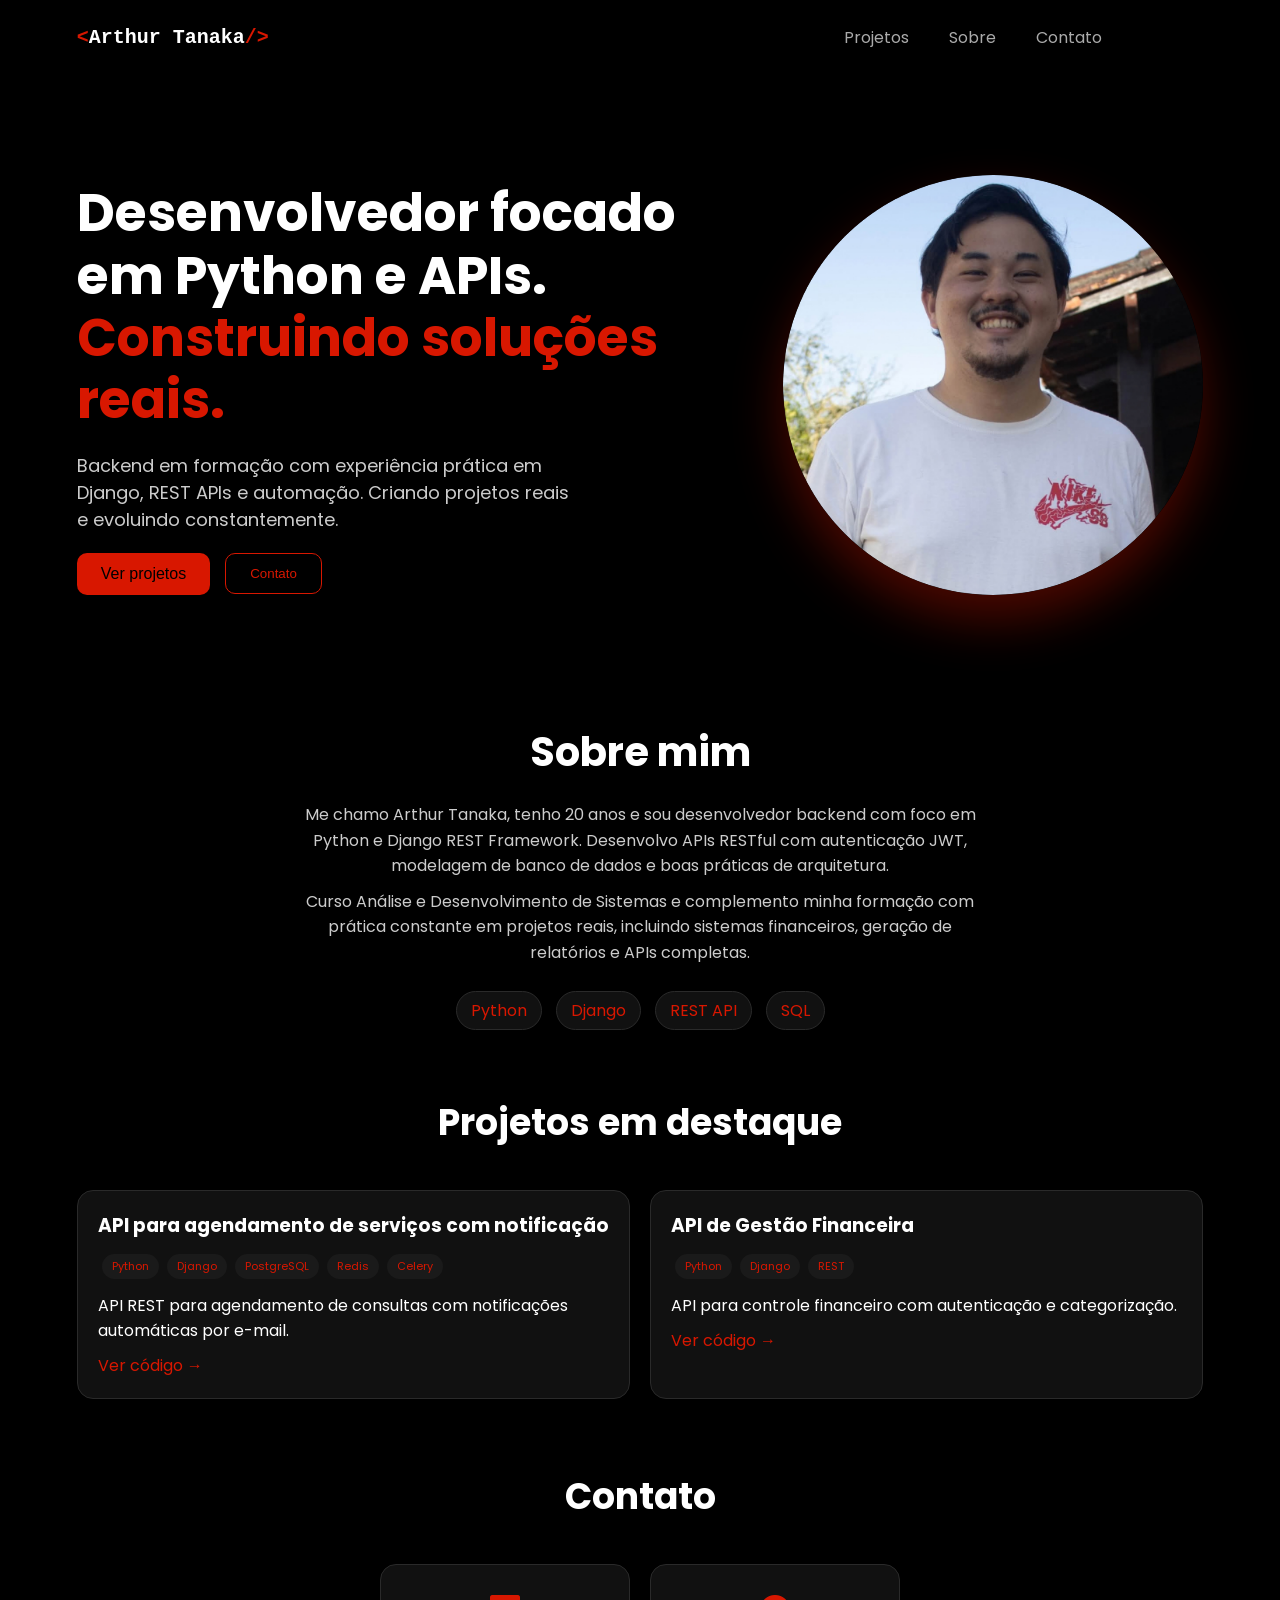
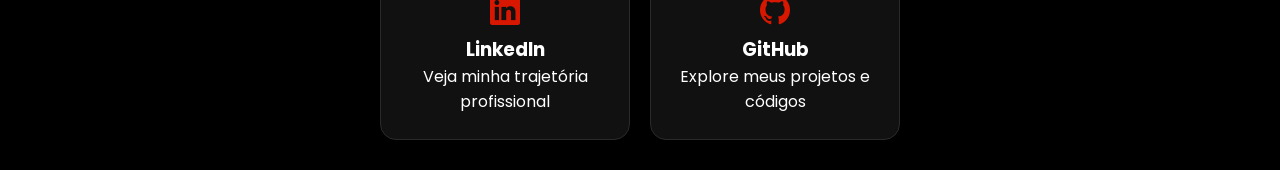
==== commit 89a14ac1: "feat: arruma projetos" ====
--- a/index.html
+++ b/index.html
@@ -1,171 +1,165 @@
-<!DOCTYPE html>
-<html lang="pt-br">
-<head>
-    <meta charset="UTF-8">
-    <meta name="viewport" content="width=device-width, initial-scale=1.0">
-
-    <!-- Fonte -->
-    <link href="https://fonts.googleapis.com/css2?family=Poppins:wght@300;400;500;600&display=swap" rel="stylesheet">
-    <!-- Ícones -->
-    <link rel="stylesheet" href="https://cdn.jsdelivr.net/npm/bootstrap-icons@1.11.3/font/bootstrap-icons.min.css">
-    <!-- Logo aba -->
-     <link rel="icon" type="image/png" href="./imagens/ARTHUR.png">
-    <title>Arthur Tanaka</title>
-
-    <link rel="stylesheet" href="style.css">
-</head>
-
-<body>
-
-<header>
-    <div class="header-container">
-
-        <a class="brand" href="#inicio" aria-label="Arthur Tanaka, início">
-            <span class="brand-bracket" aria-hidden="true">&lt;</span><span class="brand-name">Arthur Tanaka</span><span class="brand-bracket" aria-hidden="true">/&gt;</span>
-        </a>
-
-        <!-- MENU -->
-        <nav class="menu-desktop">
-            <ul>
-                <li><a href="#projetos">Projetos</a></li>
-                <li><a href="#sobre">Sobre</a></li>
-                <li><a href="#redes">Contato</a></li>
-            </ul>
-        </nav>
-
-    </div>
-</header>
-
-<main>
-
-<!-- HERO -->
-<section class="hero" id="inicio">
-    <div class="hero-container">
-
-        <div class="hero-text">
-            <h1>
-                Desenvolvedor focado em Python e APIs.<br>
-                <span>Construindo soluções reais.</span>
-            </h1>
-
-            <p>
-                Backend em formação com experiência prática em Django, REST APIs e automação.
-                Criando projetos reais e evoluindo constantemente.
-            </p>
-
-            <div class="hero-buttons">
-                <a href="#projetos">
-                    <button class="primary">Ver projetos</button>
-                </a>
-
-                <a href="#redes">
-                    <button class="secondary">Contato</button>
-                </a>
-            </div>
-        </div>
-
-        <div class="hero-image">
-            <img src="imagens/Arthur-foto.png" alt="Arthur">
-        </div>
-
-    </div>
-</section>
-
-<!-- SOBRE -->
-<section id="sobre" class="sobre">
-    <h2>Sobre mim</h2>
-
-    <p>
-        Me chamo Arthur Tanaka, tenho 20 anos e sou desenvolvedor backend com foco em Python e Django REST Framework.
-        Desenvolvo APIs RESTful com autenticação JWT, modelagem de banco de dados e boas práticas de arquitetura.
-    </p>
-
-    <p>
-        Curso Análise e Desenvolvimento de Sistemas e complemento minha formação com prática constante em projetos reais,
-        incluindo sistemas financeiros, geração de relatórios e APIs completas.
-    </p>
-
-    <div class="skills">
-        <span>Python</span>
-        <span>Django</span>
-        <span>REST API</span>
-        <span>SQL</span>
-    </div>
-</section>
-
-<!-- PROJETOS -->
-<section id="projetos" class="projetos">
-    <h2>Projetos em destaque</h2>
-    <div class="container" id="projetos-container"></div>
-</section>
-
-<!-- REDES -->
-<section id="redes" class="redes">
-    <h2>Contato</h2>
-
-    <div class="redes-container">
-
-        <a href="https://www.linkedin.com/in/arthur-tanaka-921830323/" class="rede-card" target="_blank">
-            <i class="bi bi-linkedin"></i>
-            <h3>LinkedIn</h3>
-            <p>Veja minha trajetória profissional</p>
-        </a>
-
-        <a href="https://github.com/Arthur-tanaka" class="rede-card" target="_blank">
-            <i class="bi bi-github"></i>
-            <h3>GitHub</h3>
-            <p>Explore meus projetos e códigos</p>
-        </a>
-
-    </div>
-</section>
-
-</main>
-
-<script>
-/* PROJETOS */
-const projetos = [
-    { 
-        nome: "API para agendamento de serviços com notificação", 
-        descricao: "API REST para agendamento de consultas com notificações automáticas por e-mail.",
-        stack: ["Python", "Django", "PostgreSQL", "Redis", "Celery"],
-        link: "https://github.com/Arthur-tanaka/scheduling-api",
-        destaque: false
-    },
-    { 
-        nome: "API de Gestão Financeira", 
-        descricao: "API para controle financeiro com autenticação e categorização.",
-        stack: ["Python", "Django", "REST"],
-        link: "https://github.com/Arthur-tanaka/API_DE_GESTAO_FINANCEIRA"
-    },
-    { 
-        nome: "API de Barbearia", 
-        descricao: "Sistema de agendamentos com JWT e controle de usuários.",
-        stack: ["Python", "Django", "JWT"],
-        link: "https://github.com/Arthur-tanaka/Barbearia-API"
-    },
-];
-
-const container = document.getElementById("projetos-container");
-
-projetos.forEach(p => {
-    const card = document.createElement("div");
-    card.classList.add("card");
-
-    if (p.destaque) card.classList.add("destaque");
-
-    const tags = p.stack.map(t => `<span class="tag">${t}</span>`).join("");
-
-    card.innerHTML = `
-        <h3>${p.nome}</h3>
-        <div class="tags">${tags}</div>
-        <p>${p.descricao}</p>
-        <a href="${p.link}" target="_blank">Ver código →</a>
-    `;
-
-    container.appendChild(card);
-});
-</script>
-
-</body>
-</html>
+<!DOCTYPE html>
+<html lang="pt-br">
+<head>
+    <meta charset="UTF-8">
+    <meta name="viewport" content="width=device-width, initial-scale=1.0">
+
+    <!-- Fonte -->
+    <link href="https://fonts.googleapis.com/css2?family=Poppins:wght@300;400;500;600&display=swap" rel="stylesheet">
+    <!-- Ícones -->
+    <link rel="stylesheet" href="https://cdn.jsdelivr.net/npm/bootstrap-icons@1.11.3/font/bootstrap-icons.min.css">
+    <!-- Logo aba -->
+     <link rel="icon" type="image/png" href="./imagens/ARTHUR.png">
+    <title>Arthur Tanaka</title>
+
+    <link rel="stylesheet" href="style.css">
+</head>
+
+<body>
+
+<header>
+    <div class="header-container">
+
+        <a class="brand" href="#inicio" aria-label="Arthur Tanaka, início">
+            <span class="brand-bracket" aria-hidden="true">&lt;</span><span class="brand-name">Arthur Tanaka</span><span class="brand-bracket" aria-hidden="true">/&gt;</span>
+        </a>
+
+        <!-- MENU -->
+        <nav class="menu-desktop">
+            <ul>
+                <li><a href="#projetos">Projetos</a></li>
+                <li><a href="#sobre">Sobre</a></li>
+                <li><a href="#redes">Contato</a></li>
+            </ul>
+        </nav>
+
+    </div>
+</header>
+
+<main>
+
+<!-- HERO -->
+<section class="hero" id="inicio">
+    <div class="hero-container">
+
+        <div class="hero-text">
+            <h1>
+                Desenvolvedor focado em Python e APIs.<br>
+                <span>Construindo soluções reais.</span>
+            </h1>
+
+            <p>
+                Backend em formação com experiência prática em Django, REST APIs e automação.
+                Criando projetos reais e evoluindo constantemente.
+            </p>
+
+            <div class="hero-buttons">
+                <a href="#projetos">
+                    <button class="primary">Ver projetos</button>
+                </a>
+
+                <a href="#redes">
+                    <button class="secondary">Contato</button>
+                </a>
+            </div>
+        </div>
+
+        <div class="hero-image">
+            <img src="imagens/Arthur-foto.png" alt="Arthur">
+        </div>
+
+    </div>
+</section>
+
+<!-- SOBRE -->
+<section id="sobre" class="sobre">
+    <h2>Sobre mim</h2>
+
+    <p>
+        Me chamo Arthur Tanaka, tenho 20 anos e sou desenvolvedor backend com foco em Python e Django REST Framework.
+        Desenvolvo APIs RESTful com autenticação JWT, modelagem de banco de dados e boas práticas de arquitetura.
+    </p>
+
+    <p>
+        Curso Análise e Desenvolvimento de Sistemas e complemento minha formação com prática constante em projetos reais,
+        incluindo sistemas financeiros, geração de relatórios e APIs completas.
+    </p>
+
+    <div class="skills">
+        <span>Python</span>
+        <span>Django</span>
+        <span>REST API</span>
+        <span>SQL</span>
+    </div>
+</section>
+
+<!-- PROJETOS -->
+<section id="projetos" class="projetos">
+    <h2>Projetos em destaque</h2>
+    <div class="container" id="projetos-container"></div>
+</section>
+
+<!-- REDES -->
+<section id="redes" class="redes">
+    <h2>Contato</h2>
+
+    <div class="redes-container">
+
+        <a href="https://www.linkedin.com/in/arthur-tanaka-921830323/" class="rede-card" target="_blank">
+            <i class="bi bi-linkedin"></i>
+            <h3>LinkedIn</h3>
+            <p>Veja minha trajetória profissional</p>
+        </a>
+
+        <a href="https://github.com/Arthur-tanaka" class="rede-card" target="_blank">
+            <i class="bi bi-github"></i>
+            <h3>GitHub</h3>
+            <p>Explore meus projetos e códigos</p>
+        </a>
+
+    </div>
+</section>
+
+</main>
+
+<script>
+/* PROJETOS */
+const projetos = [
+    { 
+        nome: "API para agendamento de serviços com notificação", 
+        descricao: "API REST para agendamento de consultas com notificações automáticas por e-mail.",
+        stack: ["Python", "Django", "PostgreSQL", "Redis", "Celery"],
+        link: "https://github.com/Arthur-tanaka/scheduling-api",
+        destaque: false
+    },
+    { 
+        nome: "API de Gestão Financeira", 
+        descricao: "API para controle financeiro com autenticação e categorização.",
+        stack: ["Python", "Django", "REST"],
+        link: "https://github.com/Arthur-tanaka/API_DE_GESTAO_FINANCEIRA"
+    },
+];
+
+const container = document.getElementById("projetos-container");
+
+projetos.forEach(p => {
+    const card = document.createElement("div");
+    card.classList.add("card");
+
+    if (p.destaque) card.classList.add("destaque");
+
+    const tags = p.stack.map(t => `<span class="tag">${t}</span>`).join("");
+
+    card.innerHTML = `
+        <h3>${p.nome}</h3>
+        <div class="tags">${tags}</div>
+        <p>${p.descricao}</p>
+        <a href="${p.link}" target="_blank">Ver código →</a>
+    `;
+
+    container.appendChild(card);
+});
+</script>
+
+</body>
+</html>
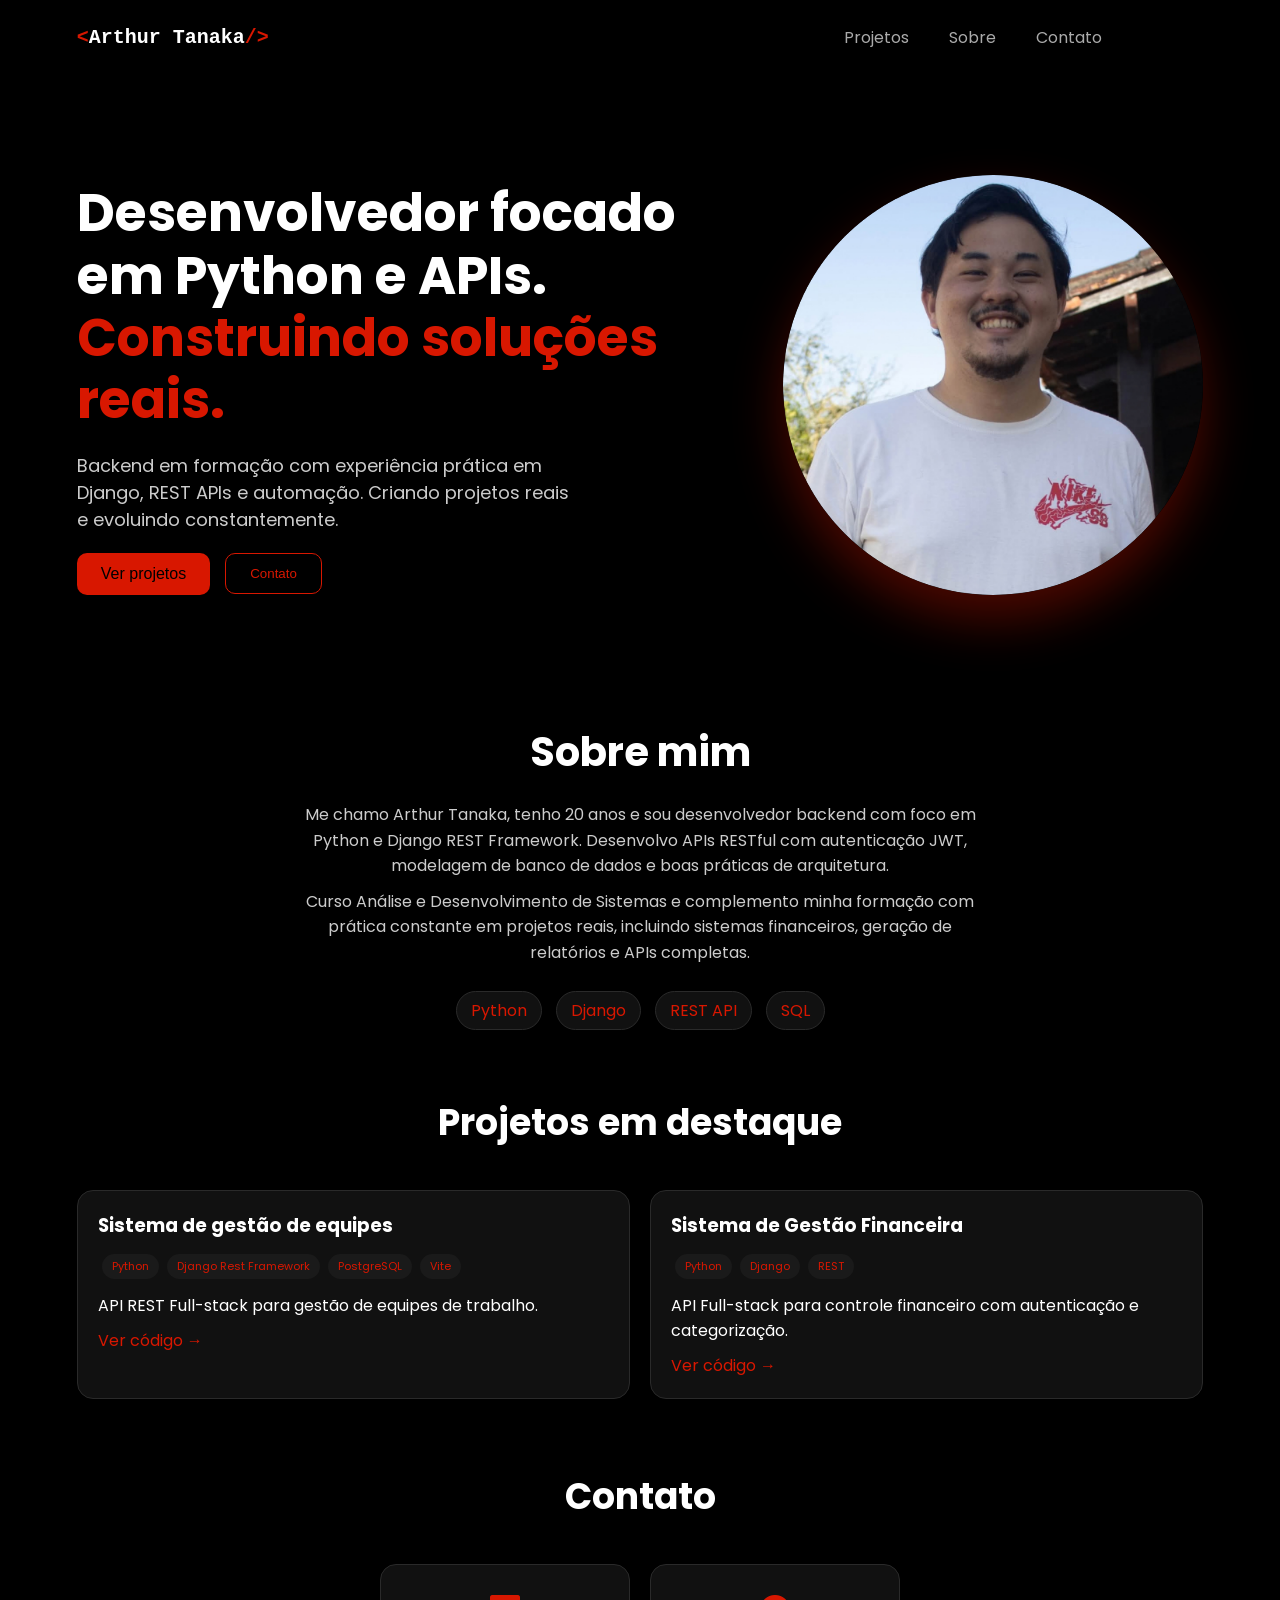
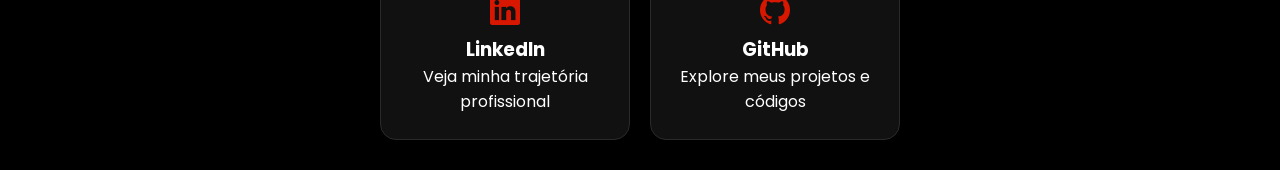
==== commit e7cd2bfb: "Update project details in index.html" ====
--- a/index.html
+++ b/index.html
@@ -126,15 +126,15 @@
 /* PROJETOS */
 const projetos = [
     { 
-        nome: "API para agendamento de serviços com notificação", 
-        descricao: "API REST para agendamento de consultas com notificações automáticas por e-mail.",
-        stack: ["Python", "Django", "PostgreSQL", "Redis", "Celery"],
-        link: "https://github.com/Arthur-tanaka/scheduling-api",
+        nome: "Sistema de gestão de equipes", 
+        descricao: "API REST Full-stack para gestão de equipes de trabalho.",
+        stack: ["Python", "Django Rest Framework", "PostgreSQL", "Vite"],
+        link: "https://github.com/Arthur-tanaka/API-BACK-END-GESTAO_TIMES",
         destaque: false
     },
     { 
-        nome: "API de Gestão Financeira", 
-        descricao: "API para controle financeiro com autenticação e categorização.",
+        nome: "Sistema de Gestão Financeira", 
+        descricao: "API Full-stack para controle financeiro com autenticação e categorização.",
         stack: ["Python", "Django", "REST"],
         link: "https://github.com/Arthur-tanaka/API_DE_GESTAO_FINANCEIRA"
     },
@@ -162,4 +162,4 @@
 </script>
 
 </body>
-</html>+</html>
